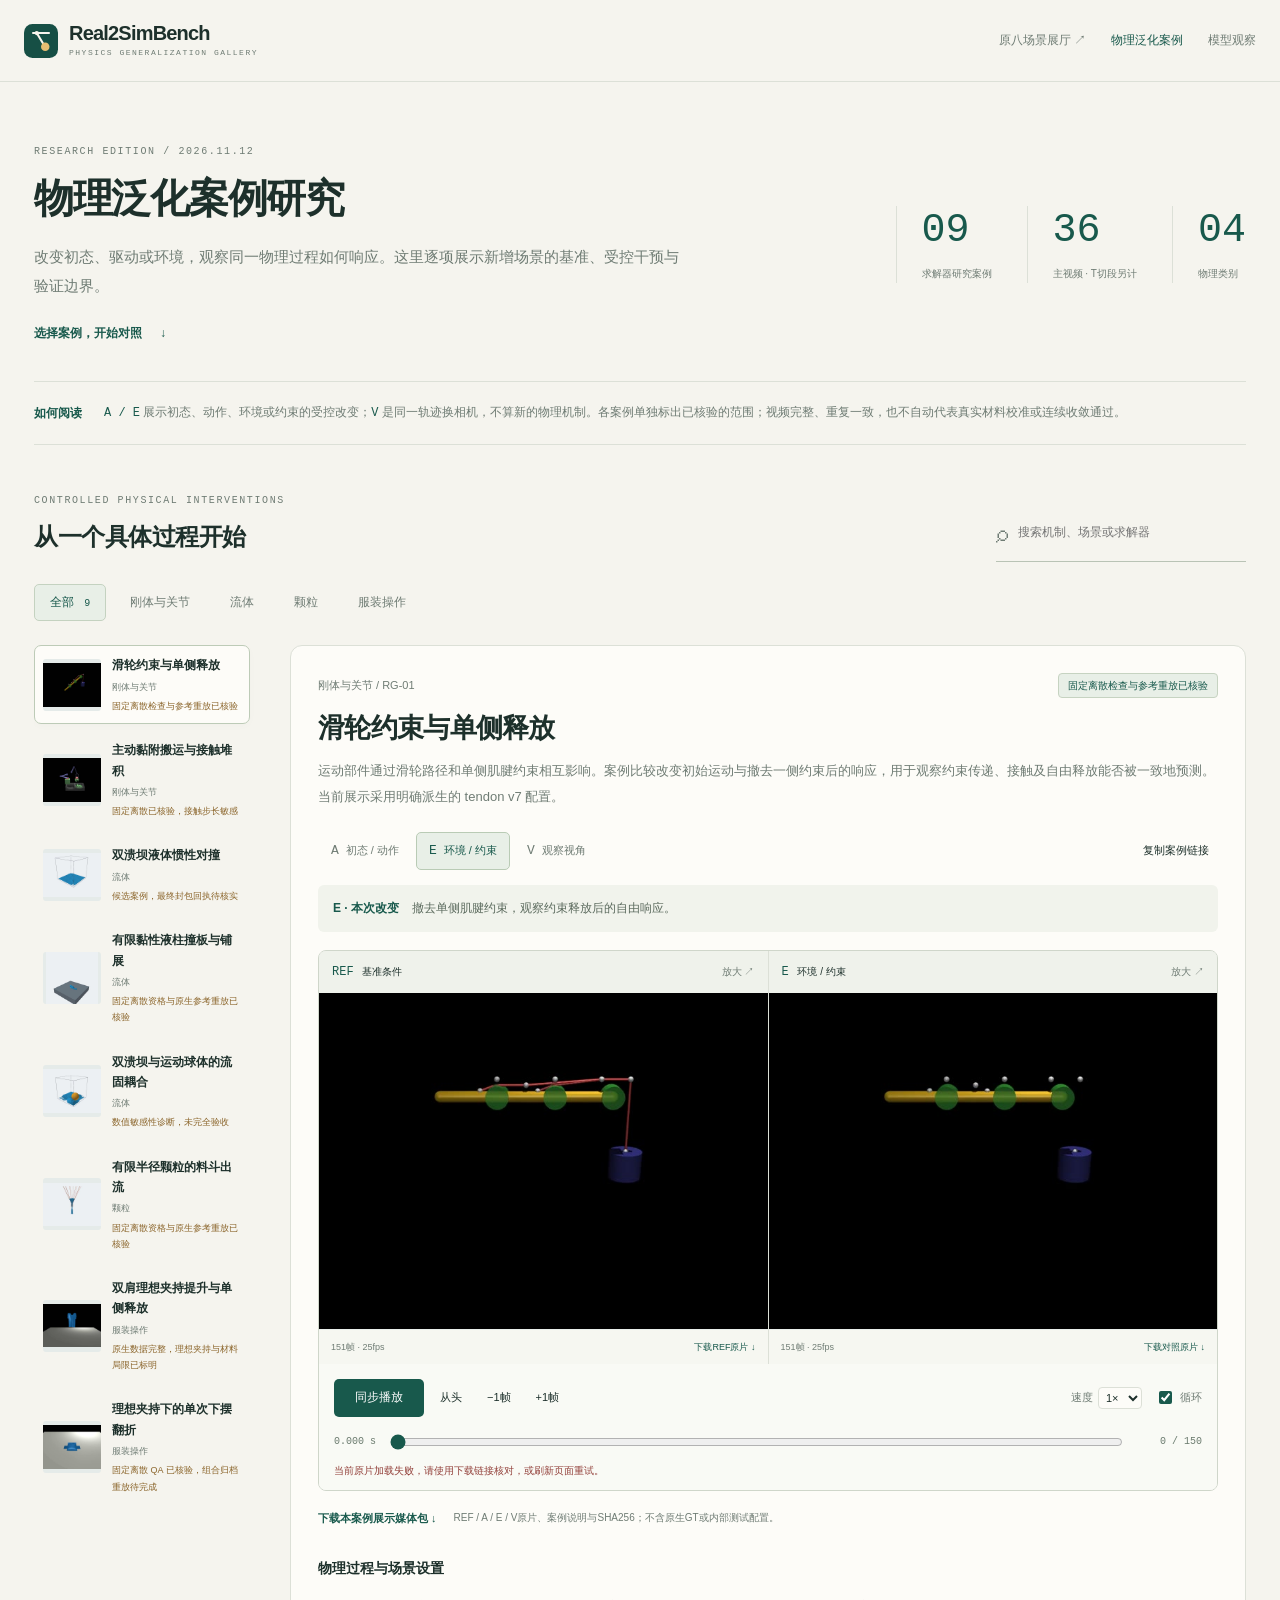
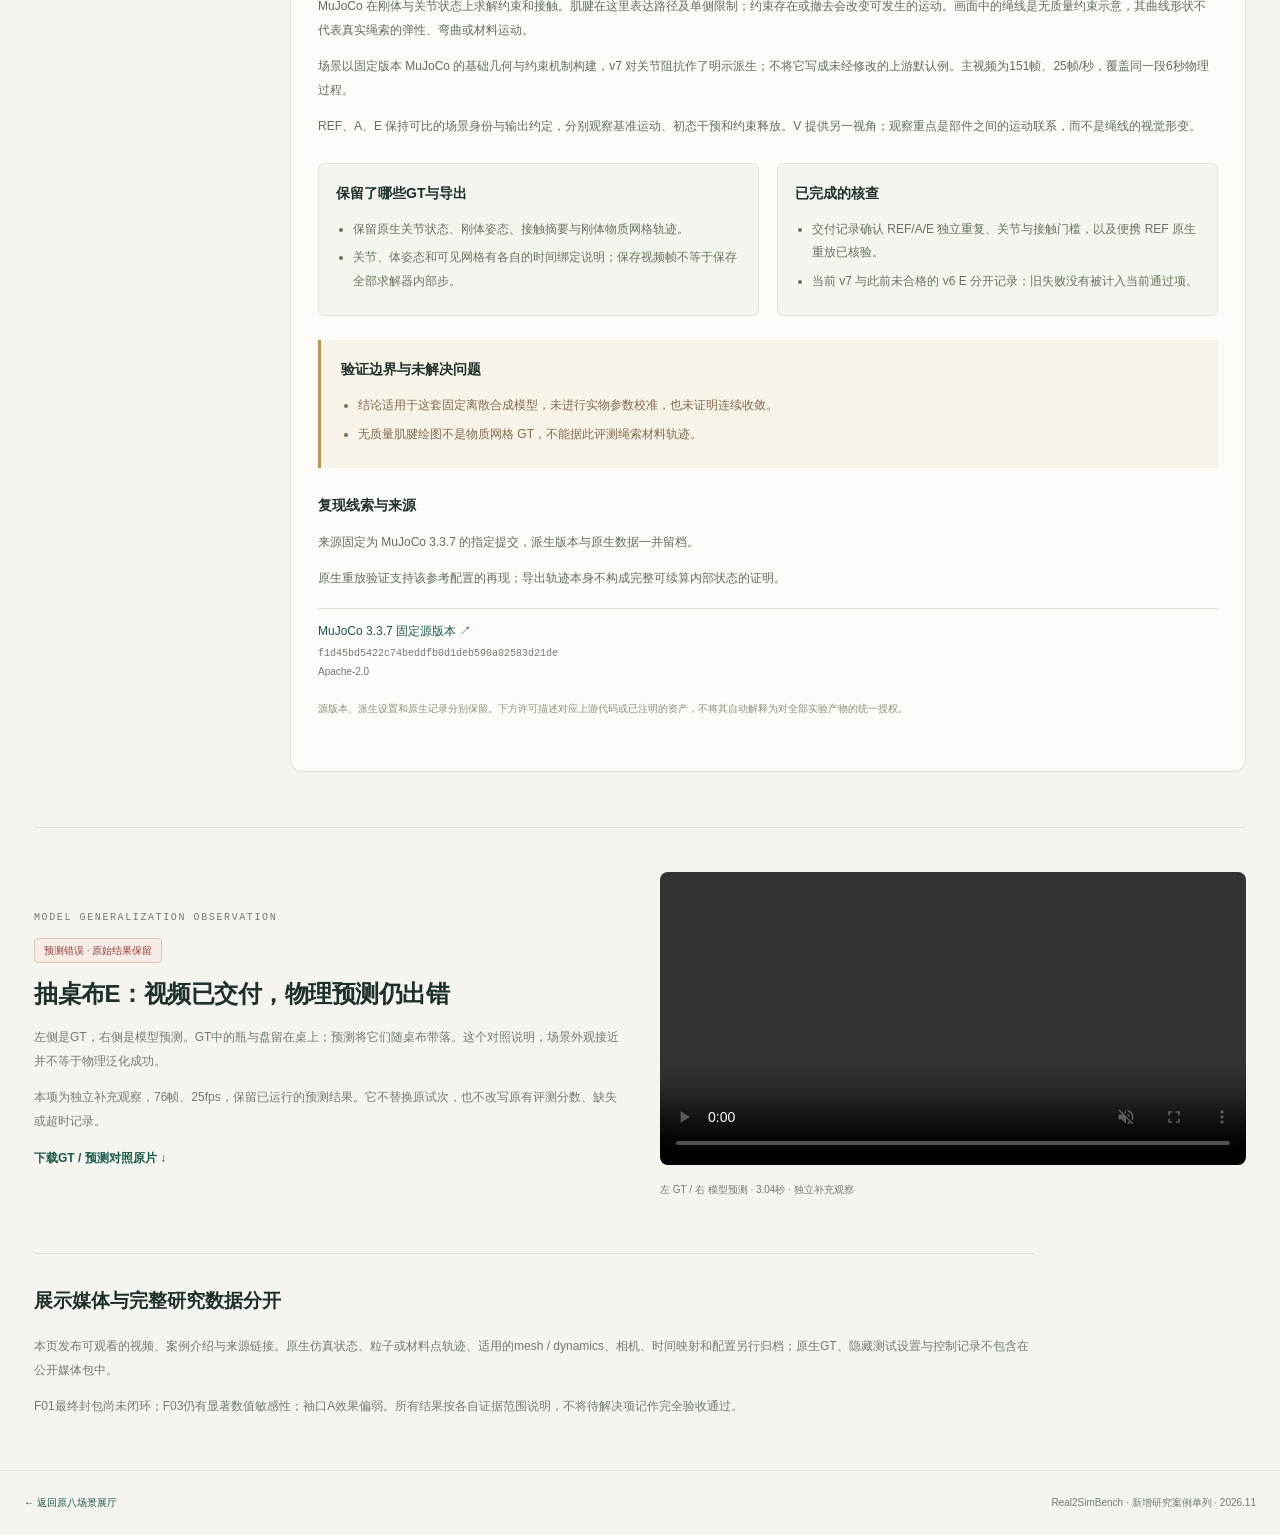
==== research/index.html @ 624788ef "Publish nine detailed physical generalization research cases" ====
<!doctype html>
<html lang="zh-CN">
<head>
  <meta charset="utf-8">
  <meta name="viewport" content="width=device-width,initial-scale=1">
  <meta name="theme-color" content="#f5f4ee">
  <meta name="description" content="9个新增物理泛化研究案例：刚体与关节、流体、颗粒和服装。同步对照基准与干预视频，逐例说明物理机制、来源、GT、复现线索和验证局限。">
  <title>物理泛化案例研究 · Real2SimBench</title>
  <link rel="icon" href="../favicon.svg" type="image/svg+xml">
  <link rel="stylesheet" href="research.css?v=20261112-1">
  <script src="research.js?v=20261112-1" defer></script>
</head>
<body>
<header class="site-header">
  <a class="brand" href="../"><img src="../favicon.svg" width="34" height="34" alt=""><span><strong>Real2SimBench</strong><small>PHYSICS GENERALIZATION GALLERY</small></span></a>
  <nav aria-label="展厅导航"><a href="../">原八场景展厅 ↗</a><a href="#cases" class="active">物理泛化案例</a><a href="#evaluation-observation">模型观察</a></nav>
</header>
<main>
  <section class="hero">
    <div class="hero-copy"><p class="eyebrow">RESEARCH EDITION / 2026.11.12</p><h1>物理泛化案例研究</h1><p class="hero-description">改变初态、驱动或环境，观察同一物理过程如何响应。这里逐项展示新增场景的基准、受控干预与验证边界。</p><a class="jump-link" href="#cases">选择案例，开始对照 <span>↓</span></a></div>
    <div class="edition-stats" aria-label="新增案例规模"><div><b>09</b><span>求解器研究案例</span></div><div><b>36</b><span>主视频 · T切段另计</span></div><div><b>04</b><span>物理类别</span></div></div>
  </section>
  <aside class="reading-note"><b>如何阅读</b><p><strong>A / E</strong> 展示初态、动作、环境或约束的受控改变；<strong>V</strong> 是同一轨迹换相机，不算新的物理机制。各案例单独标出已核验的范围；视频完整、重复一致，也不自动代表真实材料校准或连续收敛通过。</p></aside>
  <section id="cases" class="cases-section" aria-labelledby="cases-heading">
    <div class="section-heading"><div><p class="eyebrow">CONTROLLED PHYSICAL INTERVENTIONS</p><h2 id="cases-heading">从一个具体过程开始</h2></div><label class="search"><span>⌕</span><input id="caseSearch" type="search" placeholder="搜索机制、场景或求解器" aria-label="搜索新增研究案例"></label></div>
    <div class="filter-row" role="group" aria-label="筛选物理类别"><button data-filter="all" class="active" aria-pressed="true">全部 <span>9</span></button><button data-filter="rigid" aria-pressed="false">刚体与关节</button><button data-filter="fluids" aria-pressed="false">流体</button><button data-filter="grains" aria-pressed="false">颗粒</button><button data-filter="garments" aria-pressed="false">服装操作</button></div>
    <div class="case-layout">
      <nav id="caseNav" class="case-nav" aria-label="九个研究案例"><p class="loading">正在载入案例…</p></nav>
      <article id="caseArticle" class="case-article" hidden>
        <div class="case-kicker"><span id="caseCategory"></span><span id="caseStatus" class="status-badge"></span></div>
        <h2 id="caseTitle"></h2><p id="caseSummary" class="case-summary"></p>
        <div class="axis-row"><div class="axis-tabs" role="tablist" aria-label="选择对照条件"><button data-axis="A" role="tab" aria-selected="false"><b>A</b><span>初态 / 动作</span></button><button data-axis="E" role="tab" aria-selected="true" class="active"><b>E</b><span>环境 / 约束</span></button><button data-axis="V" role="tab" aria-selected="false"><b>V</b><span>观察视角</span></button></div><button id="copyCaseLink" class="quiet" type="button">复制案例链接</button></div>
        <div class="change-note"><span id="axisLabel">本次改变</span><p id="axisDescription"></p></div>
        <section class="comparison" aria-label="基准与泛化视频同步对照">
          <div class="video-grid">
            <div class="video-panel"><header><span><b>REF</b> 基准条件</span><button data-fullscreen="referenceVideo" aria-label="放大基准视频">放大 ↗</button></header><video id="referenceVideo" muted playsinline preload="metadata" aria-label="基准条件视频"></video><footer><span id="referenceCaption"></span><a id="referenceDownload" download>下载REF原片 ↓</a></footer></div>
            <div class="video-panel target"><header><span><b id="targetAxis">E</b> <span id="targetLabel">环境 / 约束</span></span><button data-fullscreen="targetVideo" aria-label="放大泛化视频">放大 ↗</button></header><video id="targetVideo" muted playsinline preload="metadata" aria-label="泛化条件视频"></video><footer><span id="targetCaption"></span><a id="targetDownload" download>下载对照原片 ↓</a></footer></div>
          </div>
          <div class="transport"><div class="transport-actions"><button id="syncPlay" class="primary" type="button">同步播放</button><button id="restart" class="quiet" type="button">从头</button><button id="previousFrame" class="quiet" type="button" aria-label="前一帧">−1帧</button><button id="nextFrame" class="quiet" type="button" aria-label="后一帧">+1帧</button><label class="speed">速度 <select id="playbackSpeed" aria-label="同步播放速度"><option value="0.25">¼×</option><option value="0.5">½×</option><option value="1" selected>1×</option><option value="2">2×</option></select></label><label class="loop"><input id="loopVideos" type="checkbox" checked>循环</label></div><div class="timeline-row"><output id="videoClock" aria-label="展示时间">0.000 s</output><input id="frameSlider" type="range" min="0" max="1" step="1" value="0" aria-label="同步展示帧"><output id="frameCount">0 / 0</output></div><p id="playerStatus" class="player-status" role="status">载入原始视频元数据…</p></div>
        </section>
        <div class="download-row"><a id="caseDownload" class="download-package" download>下载本案例展示媒体包 ↓</a><span>REF / A / E / V原片、案例说明与SHA256；不含原生GT或内部测试配置。</span></div>
        <section class="case-text"><h3>物理过程与场景设置</h3><p id="mechanism"></p><div id="setup"></div></section>
        <div class="detail-grid"><section class="detail-card"><h3>保留了哪些GT与导出</h3><ul id="gtFacts"></ul></section><section class="detail-card"><h3>已完成的核查</h3><ul id="validationFacts"></ul></section></div>
        <section class="limitations"><h3>验证边界与未解决问题</h3><ul id="limitations"></ul></section>
        <section class="case-text"><h3>复现线索与来源</h3><div id="reproducibility"></div><div id="sources" class="source-list"></div><p class="small-note">源版本、派生设置和原生记录分别保留。下方许可描述对应上游代码或已注明的资产，不将其自动解释为对全部实验产物的统一授权。</p></section>
      </article>
      <div id="emptyState" class="empty-state" hidden>没有符合条件的案例。可以清空搜索或切换类别。</div>
    </div>
  </section>
  <section id="evaluation-observation" class="model-observation" aria-labelledby="observation-title">
    <div class="observation-copy"><p class="eyebrow">MODEL GENERALIZATION OBSERVATION</p><span class="status-badge diagnostic">预测错误 · 原始结果保留</span><h2 id="observation-title">抽桌布E：视频已交付，物理预测仍出错</h2><p>左侧是GT，右侧是模型预测。GT中的瓶与盘留在桌上；预测将它们随桌布带落。这个对照说明，场景外观接近并不等于物理泛化成功。</p><p>本项为独立补充观察，76帧、25fps，保留已运行的预测结果。它不替换原试次，也不改写原有评测分数、缺失或超时记录。</p><a class="jump-link" href="media/TABLECLOTH_E_prediction_comparison.mp4" download>下载GT / 预测对照原片 ↓</a></div>
    <div><video id="modelObservationVideo" controls muted playsinline preload="metadata" src="media/TABLECLOTH_E_prediction_comparison.mp4" aria-label="抽桌布E的GT与模型预测对照"></video><p class="video-legend">左 GT / 右 模型预测 · 3.04秒 · 独立补充观察</p></div>
  </section>
  <section class="data-scope"><h2>展示媒体与完整研究数据分开</h2><p>本页发布可观看的视频、案例介绍与来源链接。原生仿真状态、粒子或材料点轨迹、适用的mesh / dynamics、相机、时间映射和配置另行归档；原生GT、隐藏测试设置与控制记录不包含在公开媒体包中。</p><p>F01最终封包尚未闭环；F03仍有显著数值敏感性；袖口A效果偏弱。所有结果按各自证据范围说明，不将待解决项记作完全验收通过。</p></section>
</main>
<footer class="footer"><a href="../">← 返回原八场景展厅</a><span>Real2SimBench · 新增研究案例单列 · 2026.11</span></footer>
<div id="toast" role="status" aria-live="polite"></div>
<noscript>请启用JavaScript使用同步对照。公开案例说明位于 data/cases.json；原始展示视频位于 media/，展示媒体包位于 downloads/。</noscript>
</body>
</html>
---- research/research.css ----
:root{--paper:#f5f4ee;--surface:#fdfcf8;--ink:#1d302b;--muted:#6f7c74;--line:#dce0d7;--green:#18594c;--soft:#e8efe7;--amber:#8b652b;--red:#923f39;--mono:Consolas,"SFMono-Regular",monospace}
*{box-sizing:border-box}html{scroll-behavior:smooth;scroll-padding-top:90px}body{margin:0;background:var(--paper);color:var(--ink);font:14px/1.8 "Segoe UI","PingFang SC","Microsoft YaHei",sans-serif}a{color:var(--green);text-decoration:none}a:hover{text-decoration:underline}button,input,select{font:inherit}button,a,input,select{touch-action:manipulation}button{cursor:pointer}button:focus-visible,a:focus-visible,input:focus-visible,select:focus-visible{outline:2px solid var(--green);outline-offset:4px}button{border:0;background:none;color:inherit}img{max-width:100%}.site-header{min-height:82px;padding:16px max(24px,calc((100vw - 1440px)/2));border-bottom:1px solid var(--line);display:flex;align-items:center;justify-content:space-between;gap:24px;background:var(--paper)}.brand{display:flex;gap:11px;align-items:center;color:var(--ink);flex-shrink:0}.brand:hover{text-decoration:none}.brand strong{display:block;font-size:20px;line-height:1.2;letter-spacing:-.8px}.brand small{display:block;font:8px/2 var(--mono);letter-spacing:1.5px;color:var(--muted)}.site-header nav{display:flex;gap:25px;font-size:12px}.site-header nav a{color:var(--muted)}.site-header nav a.active{color:var(--green)}main{max-width:1400px;margin:auto;padding:0 34px}.hero{display:grid;grid-template-columns:minmax(0,1fr) auto;gap:60px;align-items:center;padding:62px 0 36px}.eyebrow{font:10px/1.6 var(--mono);letter-spacing:1.6px;color:var(--muted);margin:0 0 11px}h1,h2,h3,p{margin-top:0}h1{font-size:40px;line-height:1.35;letter-spacing:-1.3px;font-weight:600;margin-bottom:17px}.hero-description{font-size:15px;line-height:1.95;color:var(--muted);max-width:650px;margin-bottom:19px}.jump-link{display:inline-flex;gap:18px;font-size:12px;font-weight:600}.edition-stats{display:flex;gap:35px}.edition-stats>div{display:flex;flex-direction:column;border-left:1px solid var(--line);padding-left:25px}.edition-stats b{font:40px/1.25 var(--mono);font-weight:400;color:var(--green)}.edition-stats span{font-size:10px;color:var(--muted);margin-top:9px;white-space:nowrap}.reading-note{display:flex;align-items:flex-start;gap:22px;border-top:1px solid var(--line);border-bottom:1px solid var(--line);padding:20px 0;margin-bottom:48px;color:var(--muted);font-size:12px}.reading-note>b{color:var(--green);white-space:nowrap;margin-top:1px}.reading-note p{margin:0;max-width:1100px}.reading-note strong{font-family:var(--mono);color:var(--green);font-weight:500}.section-heading{display:flex;align-items:center;justify-content:space-between;gap:25px}.section-heading h2{font-size:24px;line-height:1.4;font-weight:600;letter-spacing:-.5px;margin-bottom:20px}.search{display:flex;gap:10px;align-items:center;border-bottom:1px solid #b9c3b5;padding:6px 0;min-width:250px}.search span{font-size:24px;color:var(--muted)}.search input{background:none;border:0;width:100%;outline:none;padding:6px 0;font-size:12px;min-width:0}.filter-row{display:flex;gap:8px;flex-wrap:wrap;margin:10px 0 24px}.filter-row button{font-size:12px;padding:7px 15px;border:1px solid transparent;border-radius:5px;color:var(--muted)}.filter-row button:hover{background:#eeeee6}.filter-row button.active{color:var(--green);background:var(--soft);border-color:#c4d2c0}.filter-row button span{font:10px var(--mono);margin-left:7px}.case-layout{display:grid;grid-template-columns:226px minmax(0,1fr);gap:30px;align-items:start}.case-nav{position:sticky;top:20px;display:flex;flex-direction:column;gap:6px;max-height:calc(100vh - 40px);overflow:auto;padding:0 10px 15px 0}.case-choice{width:100%;display:grid;grid-template-columns:58px minmax(0,1fr);gap:11px;align-items:center;text-align:left;border:1px solid transparent;border-radius:7px;padding:9px 8px}.case-choice:hover{background:#eeeee6}.case-choice.active{background:var(--surface);border-color:#bdcbb7;box-shadow:0 2px 8px #1d302b05}.case-choice img{width:58px;height:52px;object-fit:contain;background:#e5ebe9;border-radius:3px}.case-choice strong{font-size:12px;display:block;line-height:1.7;font-weight:600}.case-choice small{font-size:9px;color:var(--muted);display:block;margin-top:3px}.case-choice .mini-status{color:var(--amber)}.case-article{background:var(--surface);border:1px solid var(--line);border-radius:12px;padding:27px;min-width:0}.case-kicker{display:flex;align-items:center;justify-content:space-between;gap:14px;flex-wrap:wrap;font-size:11px;color:var(--muted);margin-bottom:12px}.status-badge{display:inline-flex;align-items:center;border:1px solid #c6d3c1;background:var(--soft);color:var(--green);padding:3px 9px;border-radius:4px;font-size:10px;line-height:1.7}.status-badge.caution{color:var(--amber);border-color:#dfcfb1;background:#f6f0e3}.status-badge.diagnostic{color:var(--red);border-color:#ddc4be;background:#f8ece7}.case-article>h2{font-size:27px;line-height:1.4;margin-bottom:10px;letter-spacing:-.7px;font-weight:600}.case-summary{font-size:13px;line-height:1.95;color:var(--muted);margin-bottom:23px}.axis-row{display:flex;align-items:center;justify-content:space-between;gap:12px}.axis-tabs{display:flex;gap:4px}.axis-tabs button{display:flex;gap:7px;align-items:center;border-radius:5px;padding:8px 12px;color:var(--muted);font-size:11px;border:1px solid transparent}.axis-tabs button b{font:13px var(--mono)}.axis-tabs button.active{border-color:#b9cbb5;background:var(--soft);color:var(--green)}.quiet{font-size:11px;padding:6px 9px;border-radius:4px}.quiet:hover{background:var(--soft)}.change-note{display:flex;gap:13px;background:#f1f3ec;padding:13px 15px;border-radius:6px;margin:15px 0 18px;font-size:12px}.change-note>span{white-space:nowrap;color:var(--green);font-weight:600}.change-note p{margin:0;color:#5c6b5e}.comparison{border:1px solid #cfd6ca;border-radius:8px;overflow:hidden}.video-grid{display:grid;grid-template-columns:1fr 1fr;gap:1px;background:var(--line)}.video-panel{min-width:0;background:#e9eeeb}.video-panel header{display:flex;justify-content:space-between;align-items:center;gap:8px;background:#eff2eb;padding:10px 13px;font-size:10px}.video-panel header b{font:12px var(--mono);margin-right:6px;color:var(--green)}.video-panel header button{font-size:10px;padding:2px 0;color:var(--muted)}.video-panel video{width:100%;aspect-ratio:4/3;object-fit:contain;display:block;background:#e9eeeb}.video-panel footer{display:flex;justify-content:space-between;align-items:center;gap:9px;padding:9px 12px;font-size:9px;color:var(--muted);background:#f6f7f1}.video-panel footer a{white-space:nowrap}.transport{background:#f9faf5;padding:15px 15px 10px}.transport-actions{display:flex;align-items:center;gap:7px;flex-wrap:wrap}.primary{background:var(--green);color:white;padding:8px 15px;border-radius:5px;font-size:12px;min-width:90px}.primary:hover{background:#104b3e}.speed{margin-left:auto;display:flex;align-items:center;gap:5px;font-size:11px;color:var(--muted)}.speed select{border:1px solid var(--line);background:var(--surface);border-radius:4px;padding:3px;font-size:11px;color:var(--ink)}.loop{display:flex;gap:5px;align-items:center;font-size:11px;color:var(--muted);margin-left:6px}.loop input{accent-color:var(--green)}.timeline-row{display:flex;align-items:center;gap:12px;margin-top:15px}.timeline-row input{min-width:30px;flex:1;accent-color:var(--green)}.timeline-row output{font:10px var(--mono);white-space:nowrap;color:#6b7b6e}.timeline-row output:last-child{min-width:65px;text-align:right}.player-status{font-size:10px;color:var(--muted);margin:10px 0 0;min-height:18px}.player-status.error{color:var(--red)}.download-row{display:flex;align-items:flex-start;gap:17px;margin:17px 0 28px;font-size:10px;color:var(--muted);line-height:1.9}.download-package{font-size:11px;font-weight:600;white-space:nowrap}.case-text h3,.detail-card h3,.limitations h3{font-size:14px;font-weight:600;margin:0 0 12px}.case-text p{font-size:12px;color:#5e6d61;line-height:2;margin-bottom:12px}.case-text{margin:25px 0}.detail-grid{display:grid;grid-template-columns:1fr 1fr;gap:18px;margin:22px 0}.detail-card{background:#f4f5ee;border:1px solid #e1e5db;border-radius:6px;padding:17px}.detail-card ul,.limitations ul{padding-left:17px;margin:0;font-size:12px;line-height:1.95;color:#66745f}.detail-card li,.limitations li{margin:5px 0}.limitations{border-left:3px solid #bd9458;background:#f8f3e9;padding:17px 20px;margin:24px 0}.limitations ul{color:#826b4d}.source-list{display:flex;flex-direction:column;gap:10px;margin:18px 0}.source-item{border-top:1px solid var(--line);padding-top:12px;font-size:12px}.source-item code{font:10px var(--mono);color:var(--muted);overflow-wrap:anywhere;display:block;margin-top:5px}.source-item small{font-size:10px;color:var(--muted);margin-top:4px;display:block}.case-text .small-note{font-size:10px;color:#87917f}.empty-state{border:1px dashed var(--line);border-radius:10px;padding:70px 25px;text-align:center;color:var(--muted)}.loading{padding:20px 0;font-size:12px;color:var(--muted)}.model-observation{display:grid;grid-template-columns:1fr 1fr;gap:40px;padding:44px 0;margin-top:55px;border-top:1px solid var(--line);align-items:center}.observation-copy h2{font-size:24px;line-height:1.5;letter-spacing:-.5px;margin:13px 0}.observation-copy>p:not(.eyebrow){font-size:12px;line-height:2;color:var(--muted)}.model-observation video{width:100%;background:#e9eeeb;border-radius:8px}.video-legend{font-size:10px;color:var(--muted);margin-top:8px}.data-scope{border-top:1px solid var(--line);padding:30px 0 40px;max-width:1000px}.data-scope h2{font-size:19px;font-weight:600}.data-scope p{font-size:12px;line-height:2;color:var(--muted)}.footer{border-top:1px solid var(--line);padding:23px max(24px,calc((100vw - 1332px)/2));display:flex;align-items:center;justify-content:space-between;gap:20px;font-size:10px;color:var(--muted)}#toast{position:fixed;bottom:25px;left:50%;transform:translateX(-50%);padding:10px 17px;background:var(--ink);color:var(--paper);border-radius:6px;font-size:12px;opacity:0;pointer-events:none;transition:opacity .15s;z-index:100}#toast.visible{opacity:1}[hidden]{display:none!important}
@media(min-width:1600px){.case-article{padding:32px}.case-layout{grid-template-columns:245px minmax(0,1fr)}.case-summary,.case-text p,.detail-card ul,.limitations ul{font-size:13px}}
@media(max-width:1100px){.hero{gap:28px}.edition-stats{gap:18px}.edition-stats>div{padding-left:17px}.edition-stats b{font-size:32px}.case-layout{grid-template-columns:195px minmax(0,1fr);gap:20px}.case-nav{padding-right:0}.case-choice{grid-template-columns:44px 1fr;gap:8px;padding:8px 5px}.case-choice img{width:44px;height:44px}.case-choice strong{font-size:11px}.case-article{padding:21px}.axis-tabs button{padding:7px 8px}.axis-tabs button span{font-size:10px}.detail-grid{grid-template-columns:1fr}.video-panel footer>span{max-width:40%;overflow:hidden;white-space:nowrap;text-overflow:ellipsis}.transport-actions{gap:3px}.quiet{padding:6px}.speed{margin-left:4px}.download-row{flex-direction:column;gap:5px}}
@media(max-width:760px){html{scroll-padding-top:15px}.site-header{padding:15px 18px;flex-wrap:wrap;gap:13px}.brand strong{font-size:18px}.brand small{font-size:7px}.site-header nav{gap:20px;font-size:10px;width:100%;border-top:1px solid var(--line);padding-top:11px}main{padding:0 17px}.hero{grid-template-columns:1fr;padding:31px 0 25px;gap:25px}h1{font-size:31px}.hero-description{font-size:13px}.edition-stats{gap:27px}.edition-stats>div{padding-left:17px}.edition-stats b{font-size:29px}.edition-stats span{font-size:9px}.reading-note{gap:13px;font-size:11px;padding:17px 0;margin-bottom:30px}.reading-note>b{font-size:11px}.section-heading{flex-wrap:wrap;gap:8px}.section-heading h2{font-size:22px;margin-bottom:4px}.search{width:100%;margin-bottom:8px}.filter-row{gap:3px;margin:10px 0 17px}.filter-row button{font-size:10px;padding:7px 9px}.case-layout{display:block}.case-nav{position:static;flex-direction:row;overflow:auto;max-height:none;gap:8px;padding:0 0 16px;scroll-snap-type:x proximity}.case-choice{flex:0 0 185px;grid-template-columns:45px 1fr;padding:8px;scroll-snap-align:start;border-color:var(--line)}.case-choice strong{font-size:11px}.case-choice img{height:43px;width:45px}.case-choice small{font-size:8px}.case-article{padding:17px 12px;border-radius:9px}.case-article>h2{font-size:23px}.case-kicker{font-size:10px}.status-badge{font-size:9px}.case-summary{font-size:12px;margin-bottom:18px}.axis-row{gap:5px}.axis-tabs{gap:1px}.axis-tabs button{padding:7px}.axis-tabs button span{font-size:9px}.axis-row>.quiet{font-size:9px;padding:5px}.change-note{padding:11px 10px;gap:10px;font-size:11px}.video-panel header{font-size:9px;padding:8px}.video-panel header b{font-size:10px;margin-right:4px}.video-panel header button{font-size:8px}.video-panel video{aspect-ratio:1/1}.video-panel footer{padding:7px 6px;font-size:8px}.video-panel footer>span{display:none}.transport{padding:11px 9px 9px}.transport-actions{gap:1px}.primary{font-size:11px;min-width:76px;padding:7px 9px}.quiet{font-size:10px;padding:6px}.speed{font-size:9px;margin-left:auto}.speed select{font-size:10px}.loop{font-size:9px;margin-left:2px;gap:2px}.loop input{width:11px}.timeline-row{gap:8px}.timeline-row output{font-size:9px}.timeline-row output:last-child{min-width:49px}.player-status{font-size:9px}.download-row{margin:14px 0 21px}.detail-card{padding:15px}.case-text{margin:20px 0}.case-text p,.detail-card ul,.limitations ul{font-size:11px}.limitations{padding:15px 13px}.source-item{font-size:11px}.source-item code{font-size:9px}.model-observation{grid-template-columns:1fr;gap:20px;margin-top:35px;padding:30px 0}.observation-copy h2{font-size:22px}.data-scope{padding-bottom:25px}.footer{padding:20px 17px;flex-wrap:wrap;gap:8px;font-size:9px}}
@media(prefers-reduced-motion:reduce){html{scroll-behavior:auto}*{transition:none!important}}
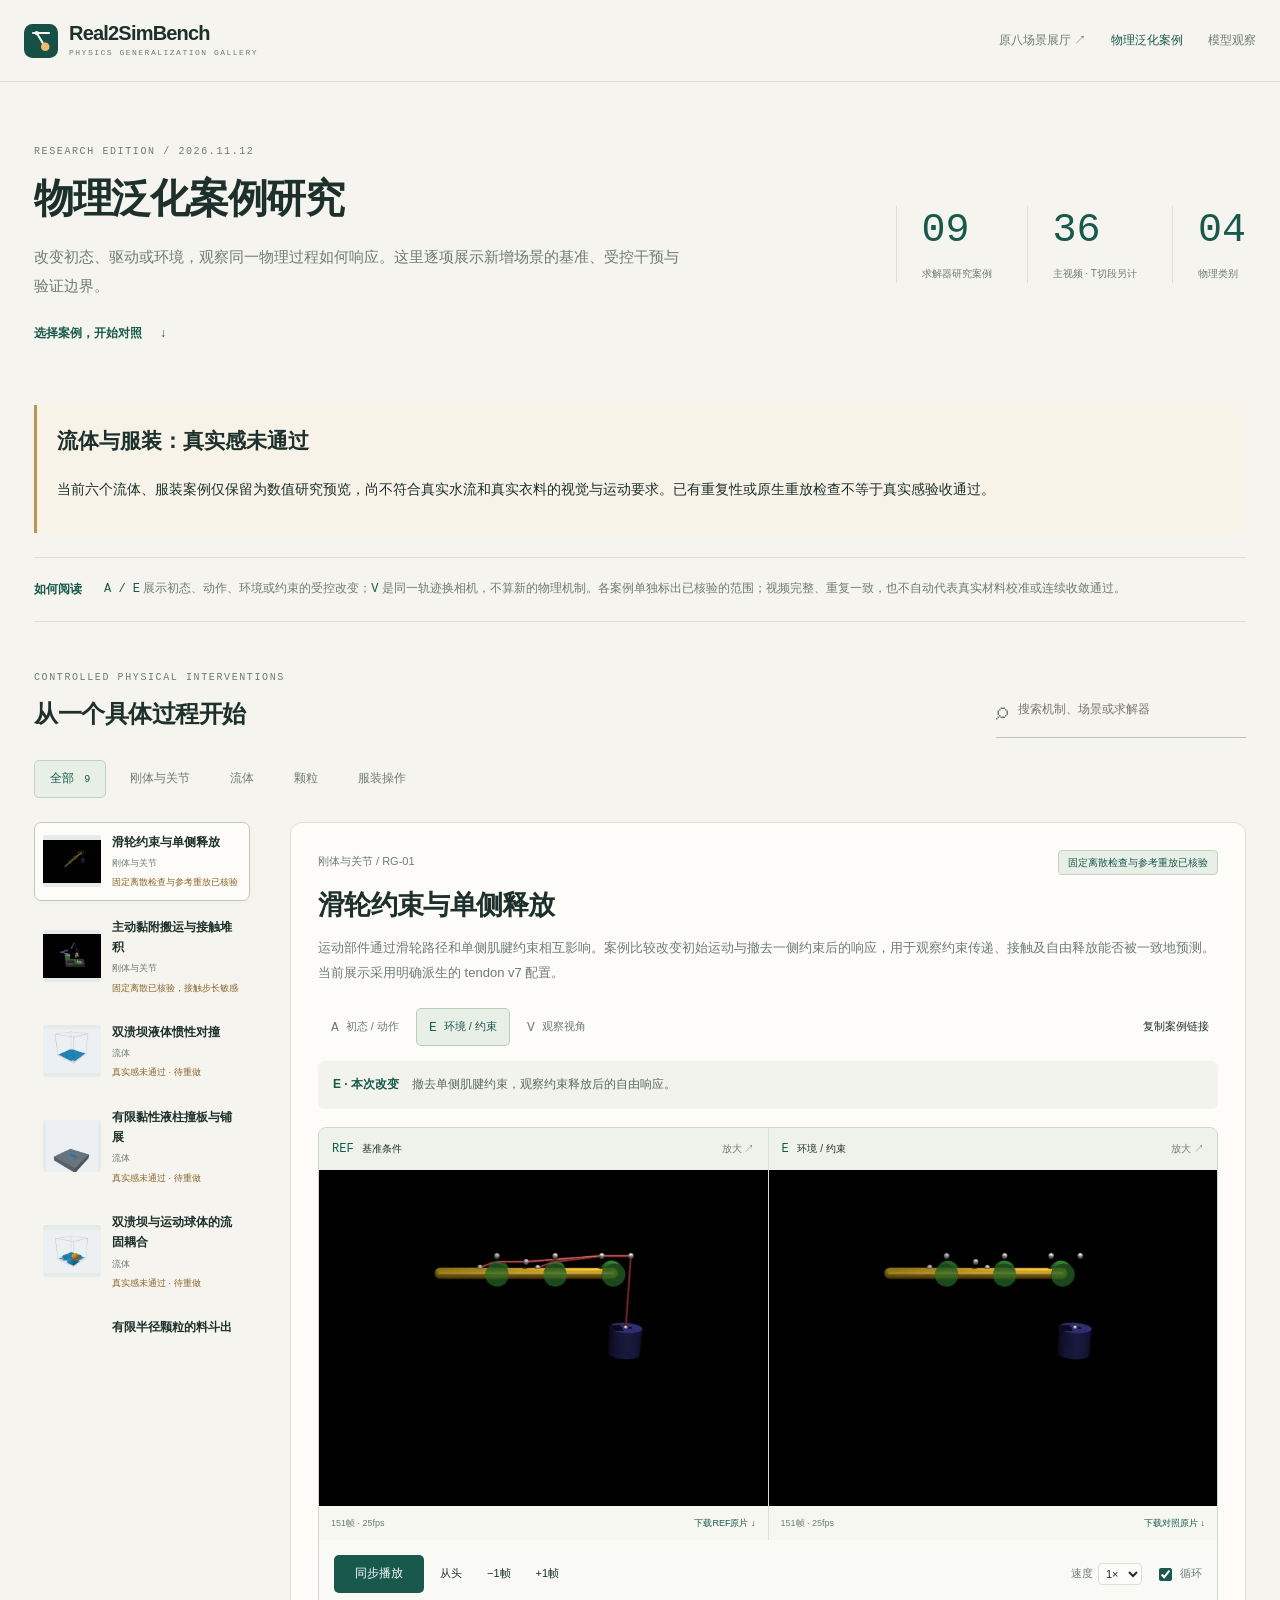
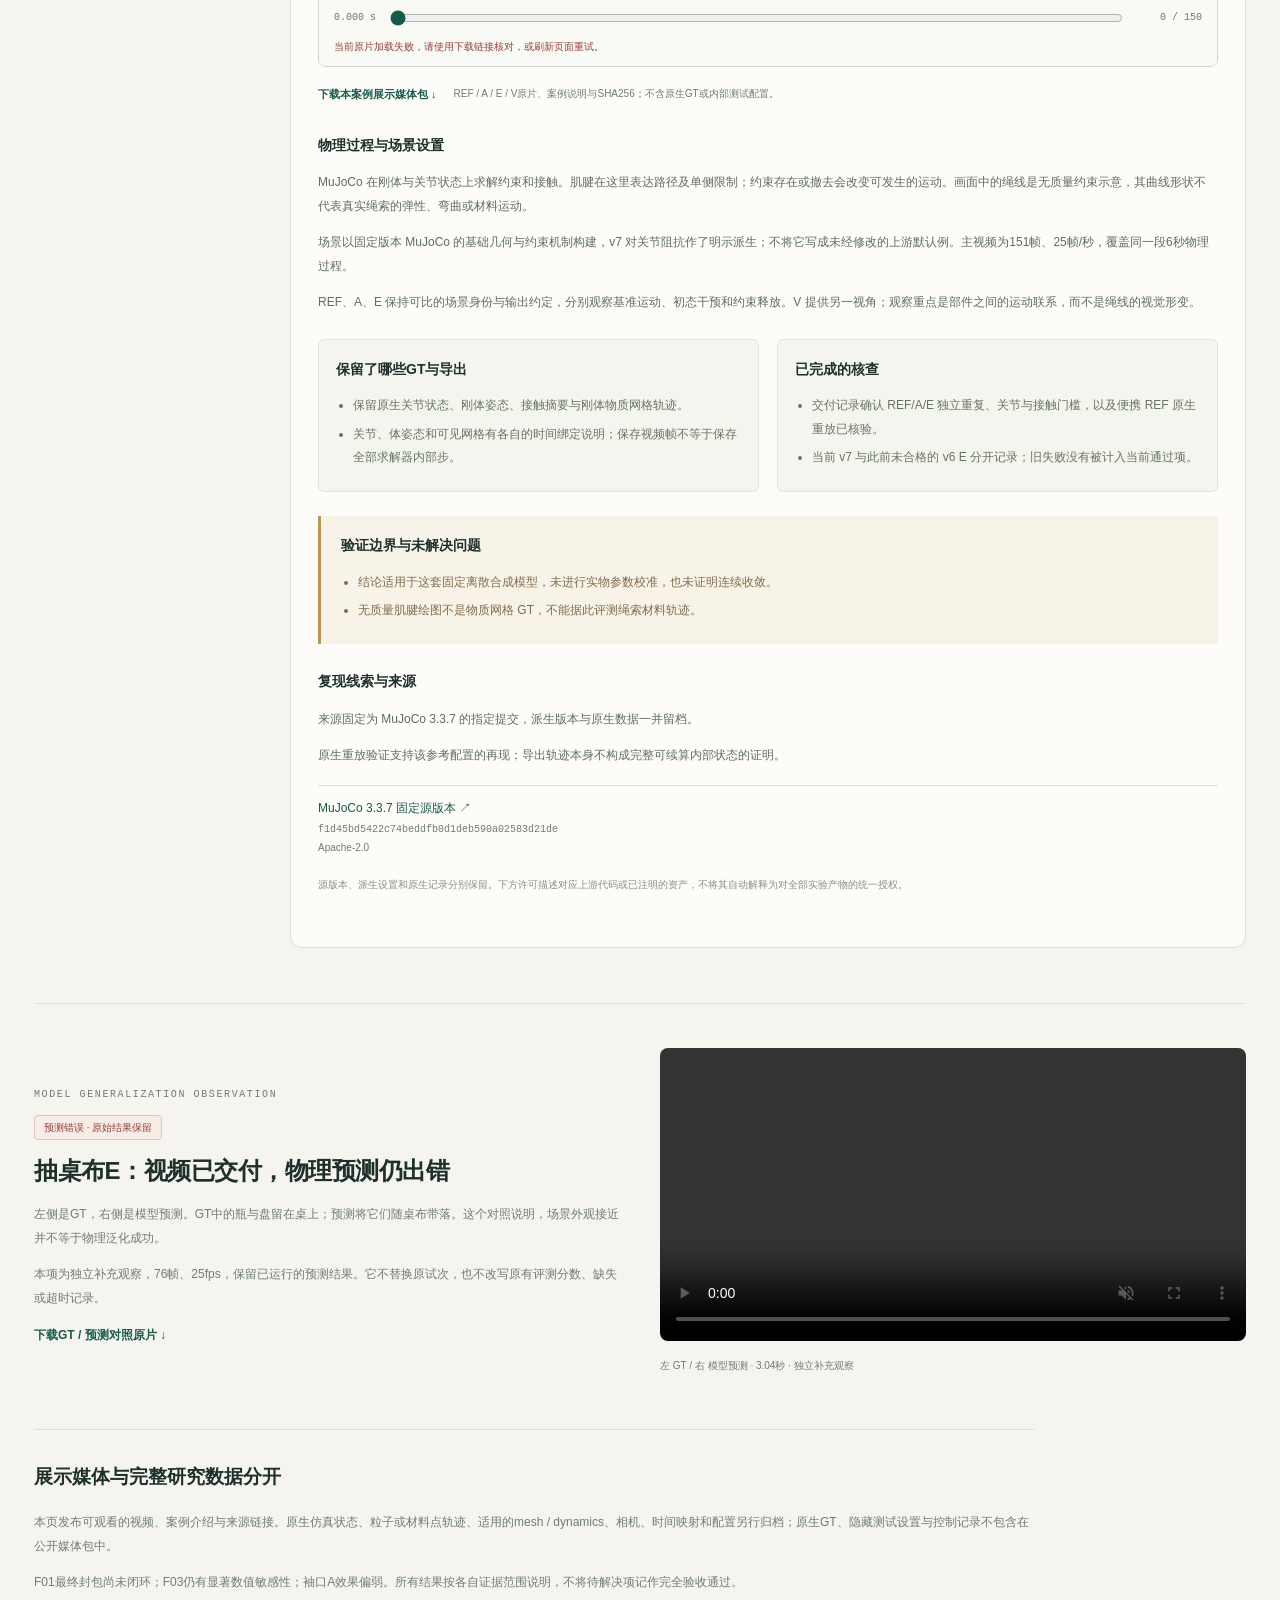
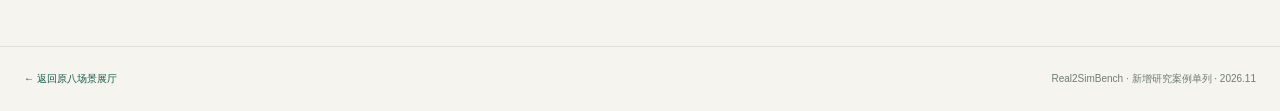
==== commit 8e58d002: "Mark fluid and garment previews as failing visual realism review" ====
--- a/research/index.html
+++ b/research/index.html
@@ -7,8 +7,8 @@
   <meta name="description" content="9个新增物理泛化研究案例：刚体与关节、流体、颗粒和服装。同步对照基准与干预视频，逐例说明物理机制、来源、GT、复现线索和验证局限。">
   <title>物理泛化案例研究 · Real2SimBench</title>
   <link rel="icon" href="../favicon.svg" type="image/svg+xml">
-  <link rel="stylesheet" href="research.css?v=20261112-1">
-  <script src="research.js?v=20261112-1" defer></script>
+  <link rel="stylesheet" href="research.css?v=20261112-2">
+  <script src="research.js?v=20261112-2" defer></script>
 </head>
 <body>
 <header class="site-header">
@@ -20,6 +20,7 @@
     <div class="hero-copy"><p class="eyebrow">RESEARCH EDITION / 2026.11.12</p><h1>物理泛化案例研究</h1><p class="hero-description">改变初态、驱动或环境，观察同一物理过程如何响应。这里逐项展示新增场景的基准、受控干预与验证边界。</p><a class="jump-link" href="#cases">选择案例，开始对照 <span>↓</span></a></div>
     <div class="edition-stats" aria-label="新增案例规模"><div><b>09</b><span>求解器研究案例</span></div><div><b>36</b><span>主视频 · T切段另计</span></div><div><b>04</b><span>物理类别</span></div></div>
   </section>
+  <aside class="limitations" aria-label="真实感验收状态"><h2>流体与服装：真实感未通过</h2><p>当前六个流体、服装案例仅保留为数值研究预览，尚不符合真实水流和真实衣料的视觉与运动要求。已有重复性或原生重放检查不等于真实感验收通过。</p></aside>
   <aside class="reading-note"><b>如何阅读</b><p><strong>A / E</strong> 展示初态、动作、环境或约束的受控改变；<strong>V</strong> 是同一轨迹换相机，不算新的物理机制。各案例单独标出已核验的范围；视频完整、重复一致，也不自动代表真实材料校准或连续收敛通过。</p></aside>
   <section id="cases" class="cases-section" aria-labelledby="cases-heading">
     <div class="section-heading"><div><p class="eyebrow">CONTROLLED PHYSICAL INTERVENTIONS</p><h2 id="cases-heading">从一个具体过程开始</h2></div><label class="search"><span>⌕</span><input id="caseSearch" type="search" placeholder="搜索机制、场景或求解器" aria-label="搜索新增研究案例"></label></div>
